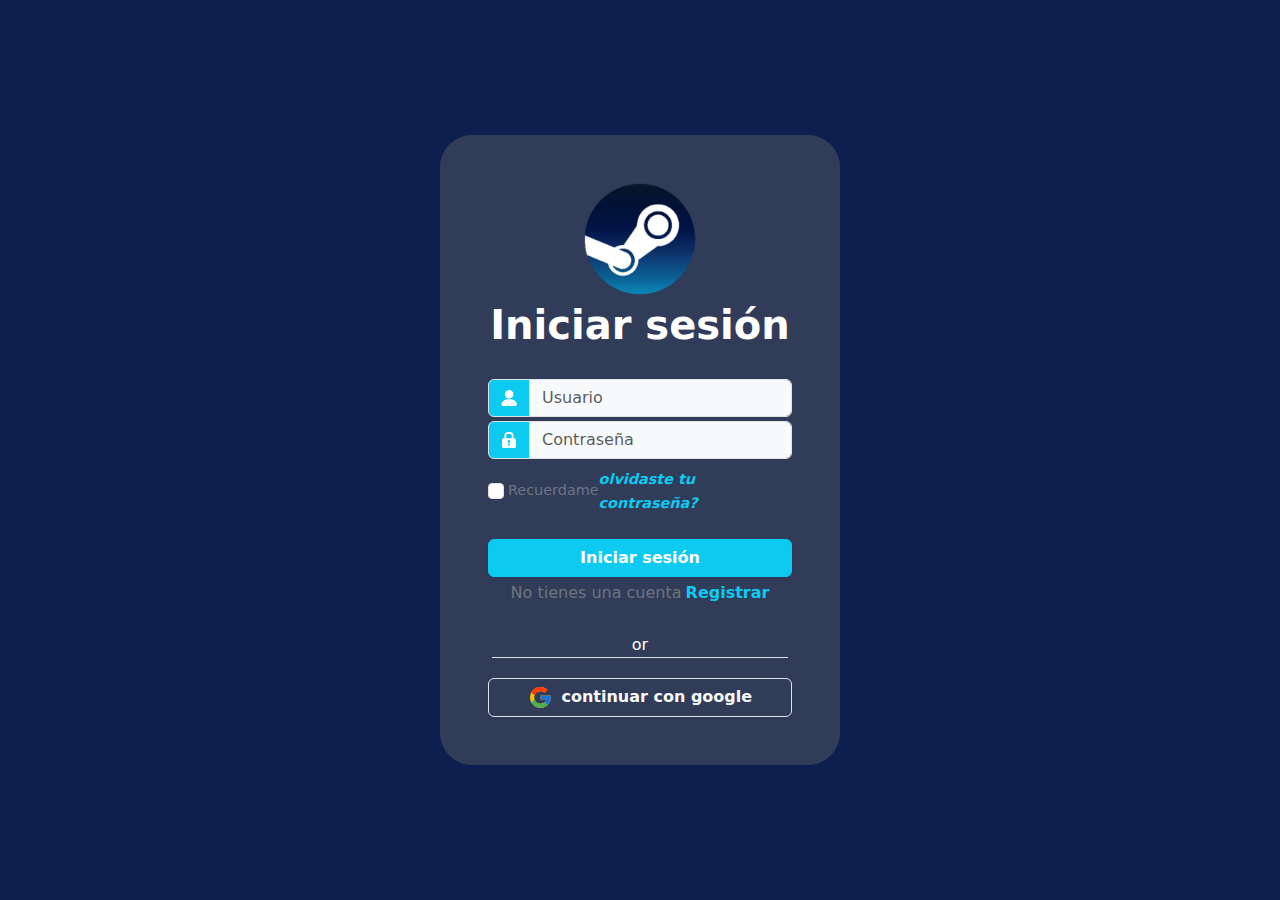
==== pagina 1/inicio.html @ 465138df "adicion de login" ====
<!DOCTYPE html>
<html lang="en">
<head>
    <meta charset="UTF-8">
    <meta name="viewport" content="width=device-width, initial-scale=1.0">
    <link href="https://cdn.jsdelivr.net/npm/bootstrap@5.3.3/dist/css/bootstrap.min.css" rel="stylesheet" integrity="sha384-QWTKZyjpPEjISv5WaRU9OFeRpok6YctnYmDr5pNlyT2bRjXh0JMhjY6hW+ALEwIH" crossorigin="anonymous">
    <link rel="stylesheet" href="https://cdn.jsdelivr.net/npm/bootstrap-icons@1.11.3/font/bootstrap-icons.min.css">
    <title>Login</title>
</head>
<body class="d-flex justify-content-center align-items-center vh-100 shadow" style="background: rgb(13, 31, 78);"></body>
    <div class="p-5 rounded-5 text-secondary" style="width: clamp(22rem , 50vw ,25rem); background: rgb(85, 90, 100, 0.5);">
        <div class="d-flex justify-content-center">
            <img src="assets/steam.png" alt="login-icon" style="height: 7rem;">
        </div>
        <div class="text-white text-center fs-1 fw-bold ">Iniciar sesión</div>
        <div class="input-group mt-4">
            <div class="input-group-text bg-info">
                <img src="assets/username-icon.svg" alt="username-icon" style="height: 1rem;">
            </div>
            <input class="form-control bg-light" type="text" placeholder="Usuario"/>
        </div>
        <div class="input-group mt-1">
            <div class="input-group-text bg-info">
                <img src="assets/password-icon.svg" alt="password-icon" style="height: 1rem;">
            </div>
            <input class="form-control bg-light" type="password" placeholder="Contraseña"/>
        </div>
        <div class="d-flex justify-content-around mt-1">
            <div class="d-flex align-items-center gap-1">
                <input class="form-check-input" type="checkbox">
                <div class="pt-1" style="font-size: 0.9rem;">Recuerdame</div>
            </div>
            <div class="pt-1">
                <a href="#" class="text-decoration-none text-info fw-semibold fst-italic" style="font-size: 0.9rem;">olvidaste tu contraseña?</a>
            </div>
        </div>
        <div class="btn btn-info text-white w-100 mt-4 fw-semibold shadow-sm">Iniciar sesión</div>
        <div class="d-flex gap-1 justify-content-center mt-1">
            <div>No tienes una cuenta</div>
            <a href="#" class="text-decoration-none text-info fw-semibold">Registrar</a>
        </div>
        <div class="p-1">
            <div class="border-bottom text-center py-4" style="height: 0.9rem; background: rgb(85, 90, 100,);">
                <span class="text-white">or</span>
            </div>
        </div>
        <div class="btn d-flex gap-2 justify-content-center border mt-3 shadow-sm">
            <img src="assets/google-icon.svg" alt="google-icon" style="height: 1.6rem;">
            <div class="fw-semibold text-secondary text-light">continuar con google</div>
        </div>
        
    </div>

    <script 
    src="https://cdn.jsdelivr.net/npm/bootstrap@5.3.3/dist/js/bootstrap.bundle.min.js" 
    integrity="sha384-YvpcrYf0tY3lHB60NNkmXc5s9fDVZLESaAA55NDzOxhy9GkcIdslK1eN7N6jIeHz" 
    crossorigin="anonymous">
    </script>
</body>
</html>
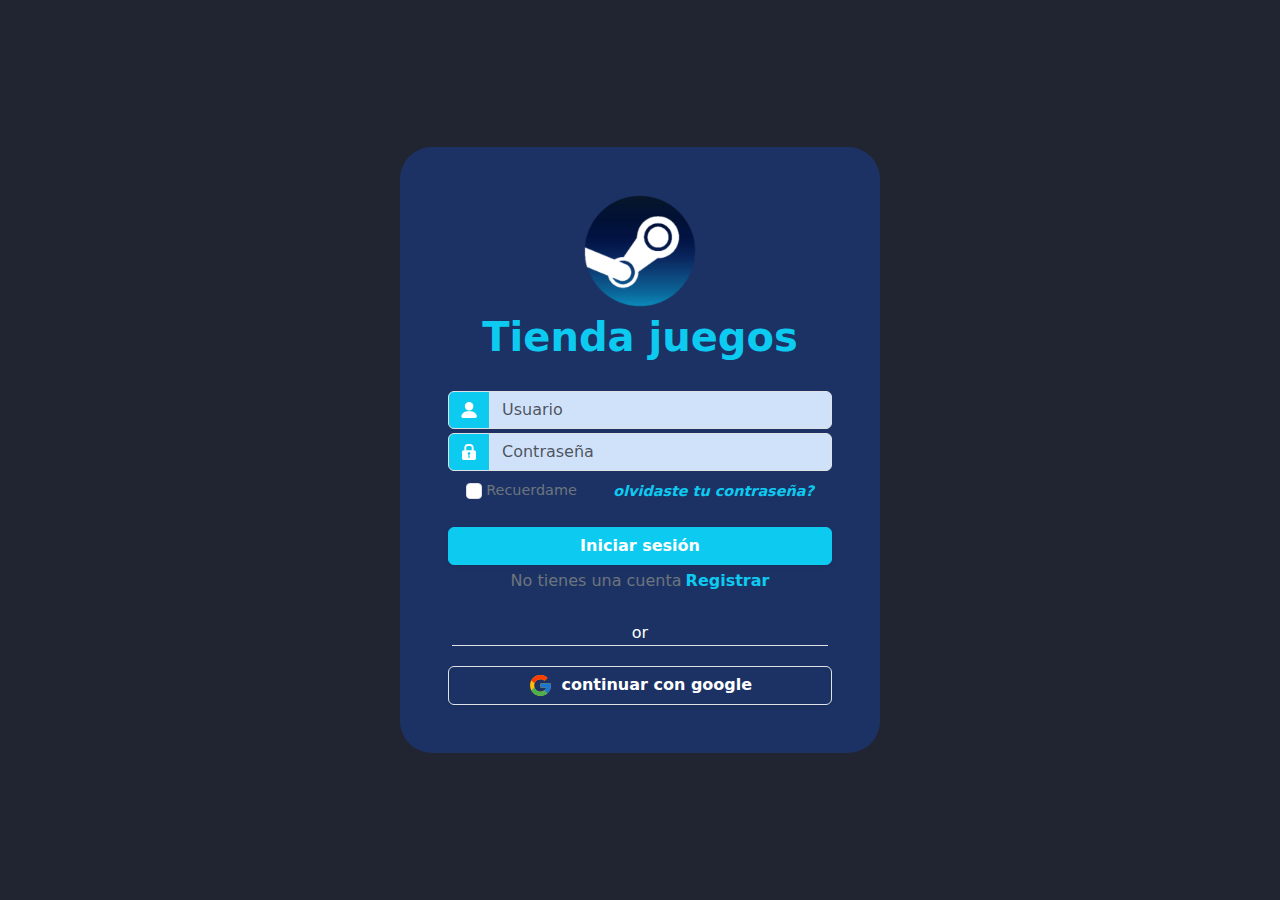
==== commit dca670d5: "mejoras" ====
--- a/pagina 1/inicio.html
+++ b/pagina 1/inicio.html
@@ -7,23 +7,23 @@
     <link rel="stylesheet" href="https://cdn.jsdelivr.net/npm/bootstrap-icons@1.11.3/font/bootstrap-icons.min.css">
     <title>Login</title>
 </head>
-<body class="d-flex justify-content-center align-items-center vh-100 shadow" style="background: rgb(13, 31, 78);"></body>
-    <div class="p-5 rounded-5 text-secondary" style="width: clamp(22rem , 50vw ,25rem); background: rgb(85, 90, 100, 0.5);">
+<body class="d-flex justify-content-center align-items-center vh-100 shadow" style="background: rgb(32, 37, 49);"></body>
+    <div class="p-5 rounded-5 text-secondary" style="width: clamp(22rem , 50vw ,30rem); background: rgb(29, 56, 123,0.7);">
         <div class="d-flex justify-content-center">
             <img src="assets/steam.png" alt="login-icon" style="height: 7rem;">
         </div>
-        <div class="text-white text-center fs-1 fw-bold ">Iniciar sesión</div>
+        <div class="text-info text-center fs-1 fw-bold">Tienda juegos</div>
         <div class="input-group mt-4">
             <div class="input-group-text bg-info">
                 <img src="assets/username-icon.svg" alt="username-icon" style="height: 1rem;">
             </div>
-            <input class="form-control bg-light" type="text" placeholder="Usuario"/>
+            <input class="form-control" type="text" placeholder="Usuario" style="background: rgb(208, 225, 250);"/>
         </div>
         <div class="input-group mt-1">
             <div class="input-group-text bg-info">
                 <img src="assets/password-icon.svg" alt="password-icon" style="height: 1rem;">
             </div>
-            <input class="form-control bg-light" type="password" placeholder="Contraseña"/>
+            <input class="form-control" type="password" placeholder="Contraseña" style="background: rgb(208, 225, 250);"/>
         </div>
         <div class="d-flex justify-content-around mt-1">
             <div class="d-flex align-items-center gap-1">
@@ -34,10 +34,10 @@
                 <a href="#" class="text-decoration-none text-info fw-semibold fst-italic" style="font-size: 0.9rem;">olvidaste tu contraseña?</a>
             </div>
         </div>
-        <div class="btn btn-info text-white w-100 mt-4 fw-semibold shadow-sm">Iniciar sesión</div>
+        <div class="btn btn-info text-white w-100 mt-4 fw-semibold shadow-sm"><a href="index.html" class="text-decoration-none text-white">Iniciar sesión</a></div>
         <div class="d-flex gap-1 justify-content-center mt-1">
             <div>No tienes una cuenta</div>
-            <a href="#" class="text-decoration-none text-info fw-semibold">Registrar</a>
+            <a href="registro.html" class="text-decoration-none text-info fw-semibold">Registrar</a>
         </div>
         <div class="p-1">
             <div class="border-bottom text-center py-4" style="height: 0.9rem; background: rgb(85, 90, 100,);">
@@ -46,7 +46,7 @@
         </div>
         <div class="btn d-flex gap-2 justify-content-center border mt-3 shadow-sm">
             <img src="assets/google-icon.svg" alt="google-icon" style="height: 1.6rem;">
-            <div class="fw-semibold text-secondary text-light">continuar con google</div>
+            <div class="fw-semibold text-secondary text-light"><a href="https://workspace.google.com/intl/es-419/gmail/" class="text-decoration-none text-white">continuar con google</a></div>
         </div>
         
     </div>
